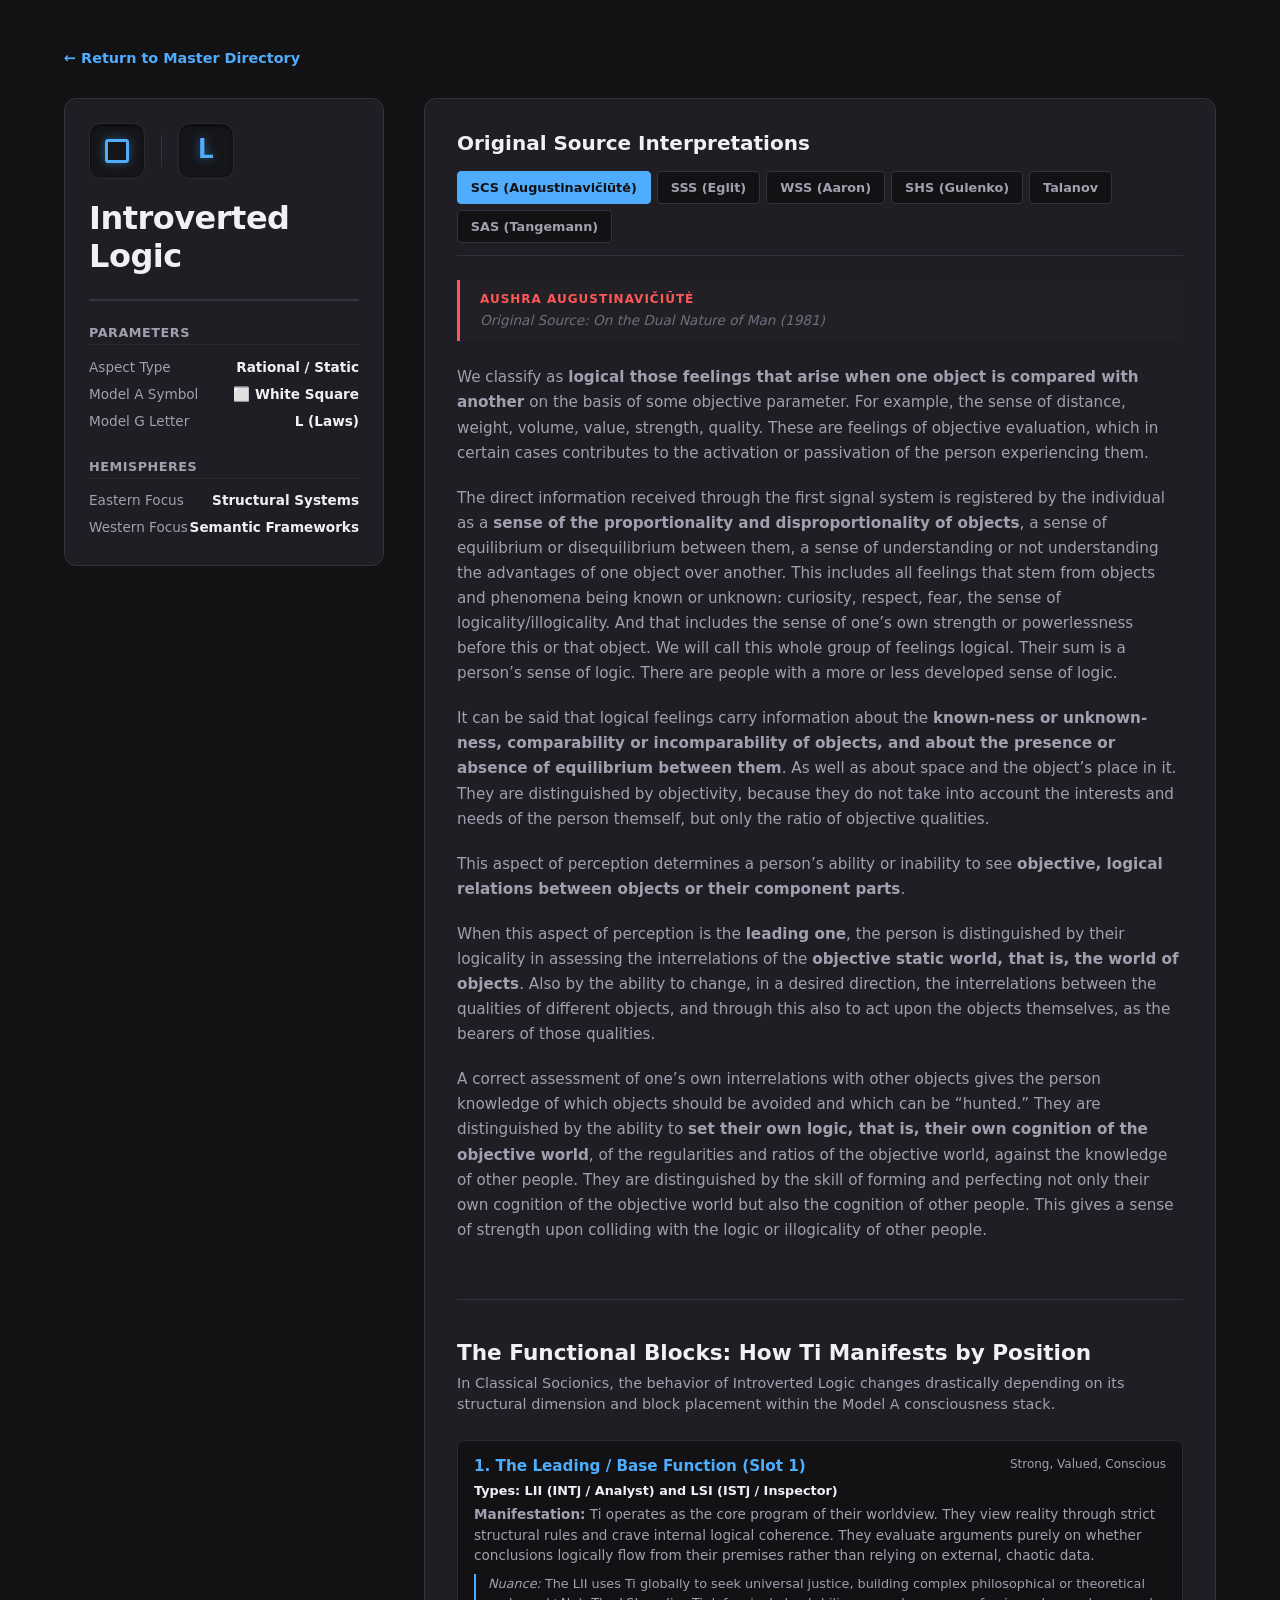
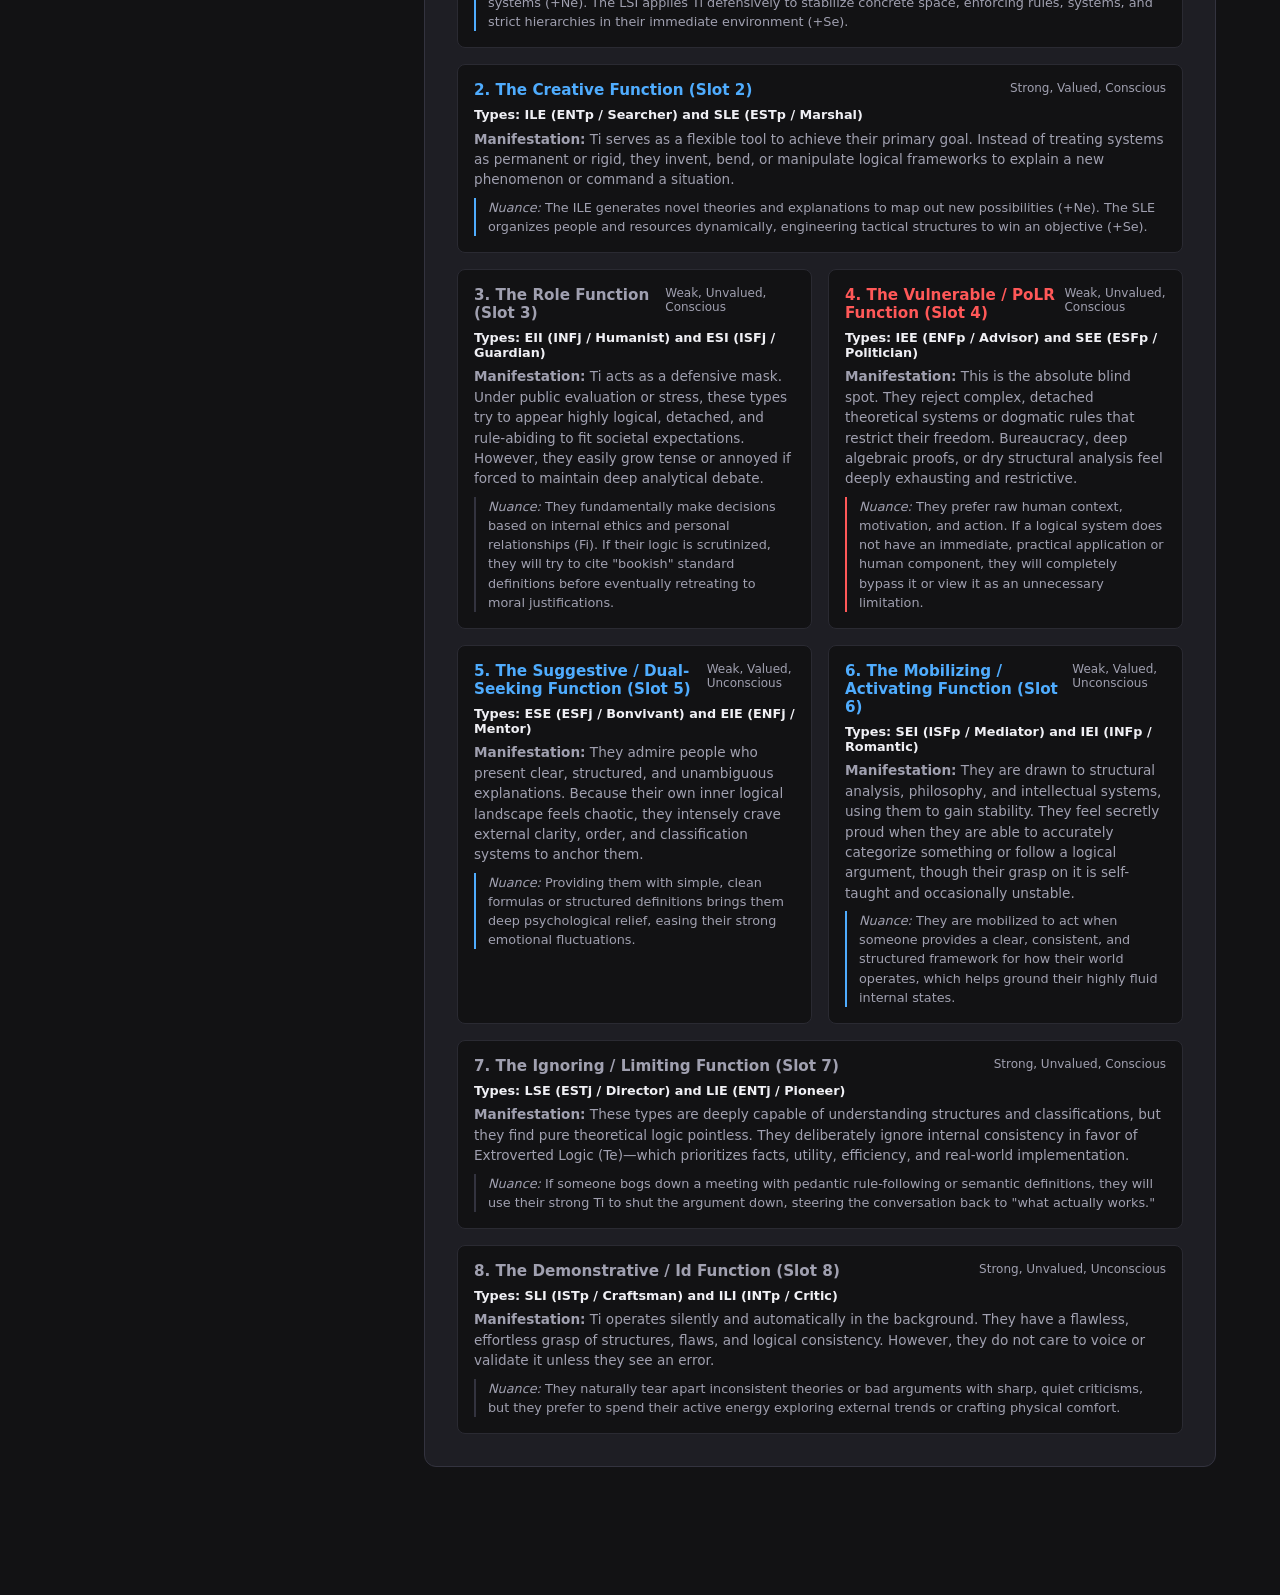
==== elements/ti.html @ a229908f "first commit" ====
<!DOCTYPE html>
<html lang="en">
<head>
    <meta charset="UTF-8">
    <meta name="viewport" content="width=device-width, initial-scale=1.0">
    <title>Introverted Logic (Ti) | Reference Engine</title>
    <link rel="stylesheet" href="../css/style.css">
    <style>
        /* Streamlined Reference Workspace Layout */
        .workspace-wrapper {
            max-width: 1200px;
            margin: 0 auto;
            padding: 3rem 1.5rem;
            font-family: system-ui, -apple-system, sans-serif;
            background-color: #121214;
            color: #f0f0f5;
        }
        .back-portal-link {
            display: inline-block;
            color: #4facfe;
            text-decoration: none;
            font-size: 0.9rem;
            font-weight: 600;
            margin-bottom: 2rem;
            transition: color 0.2s;
        }
        .back-portal-link:hover { color: #f0f0f5; }

        /* Multi-Column Grid System */
        .profile-dashboard-grid {
            display: grid;
            grid-template-columns: 320px 1fr;
            gap: 2.5rem;
            align-items: start;
        }

        /* Left Side: Essential Metadata Properties Only */
        .sidebar-matrix-card {
            background-color: #1e1e24;
            border: 1px solid #33333f;
            border-radius: 12px;
            padding: 1.5rem;
        }
        .sidebar-element-header h1 {
            font-size: 1.8rem;
            font-weight: 800;
            margin: 0 0 0.5rem 0;
        }
        .info-pill {
            display: inline-block;
            font-size: 0.7rem;
            font-weight: 700;
            padding: 0.2rem 0.5rem;
            background-color: rgba(79, 172, 254, 0.1);
            color: #4facfe;
            border: 1px solid rgba(79, 172, 254, 0.2);
            border-radius: 4px;
            text-transform: uppercase;
        }
        .matrix-subheading {
            font-size: 0.8rem;
            font-weight: 800;
            text-transform: uppercase;
            color: #a0a0b0;
            letter-spacing: 0.5px;
            margin: 1.5rem 0 0.5rem 0;
            border-bottom: 1px solid #2a2a32;
            padding-bottom: 0.25rem;
        }
        .data-property-row {
            display: flex;
            justify-content: space-between;
            font-size: 0.85rem;
            padding: 0.35rem 0;
        }
        .prop-label { color: #a0a0b0; }
        .prop-val { font-weight: 600; }

        /* Right Side: Tab Interface Cards */
        .main-content-area {
            display: flex;
            flex-direction: column;
            gap: 2rem;
        }
        .dashboard-card {
            background-color: #1e1e24;
            border: 1px solid #33333f;
            border-radius: 12px;
            padding: 2rem;
        }
        .card-title {
            font-size: 1.25rem;
            font-weight: 700;
            margin-bottom: 1rem;
            color: #f0f0f5;
        }

        /* Pure CSS Source Tabs Navigation Engine */
        .tab-menu-strip {
            display: flex;
            flex-wrap: wrap;
            gap: 0.4rem;
            border-bottom: 1px solid #33333f;
            padding-bottom: 0.75rem;
            margin-bottom: 1.5rem;
        }
        .tab-select-btn {
            padding: 0.5rem 0.8rem;
            font-size: 0.8rem;
            font-weight: 700;
            color: #a0a0b0;
            background-color: #121214;
            border: 1px solid #33333f;
            border-radius: 4px;
            cursor: pointer;
        }
        .tab-input-gate { display: none !important; }
        .source-panel { display: none; }

        /* Tab Visibility Logic Mapping */
        #t-scs:checked ~ .tab-menu-strip label[for="t-scs"],
        #t-sss:checked ~ .tab-menu-strip label[for="t-sss"],
        #t-wss:checked ~ .tab-menu-strip label[for="t-wss"],
        #t-shs:checked ~ .tab-menu-strip label[for="t-shs"],
        #t-talanov:checked ~ .tab-menu-strip label[for="t-talanov"],
        #t-sas:checked ~ .tab-menu-strip label[for="t-sas"] {
            color: #121214;
            background-color: #4facfe;
            border-color: #4facfe;
        }
        #t-scs:checked ~ .v-scs, #t-sss:checked ~ .v-sss, #t-wss:checked ~ .v-wss,
        #t-shs:checked ~ .v-shs, #t-talanov:checked ~ .v-talanov, #t-sas:checked ~ .v-sas {
            display: block;
        }

        /* Type Manifestation Stack Grid */
        .type-manifestation-grid {
            display: grid;
            grid-template-columns: repeat(2, 1fr);
            gap: 1rem;
            margin-top: 1rem;
        }
        .type-block {
            background-color: #121214;
            border: 1px solid #2a2a32;
            border-radius: 8px;
            padding: 1rem;
        }
        .type-block h4 {
            font-size: 0.95rem;
            font-weight: 700;
            color: #4facfe;
            margin: 0 0 0.5rem 0;
            display: flex;
            justify-content: space-between;
        }
        .type-pos { font-size: 0.75rem; color: #a0a0b0; font-weight: normal; }
        .type-block p { font-size: 0.85rem; color: #a0a0b0; line-height: 1.5; margin: 0; }
        .placeholder-note { font-style: italic; color: #6e6e7e; font-size: 0.9rem; }

        @media (max-width: 950px) {
            .profile-dashboard-grid { grid-template-columns: 1fr; }
            .type-manifestation-grid { grid-template-columns: 1fr; }
        }
    </style>
</head>
<body>

    <div class="workspace-wrapper">
        
        <!-- LINK TO DIRECTORY HOME -->
        <a href="../index.html" class="back-portal-link">← Return to Master Directory</a>

        <div class="profile-dashboard-grid">
            
            <!-- LEFT COLUMN: SIDEBAR PROPERTY SHEET -->
            <aside class="sidebar-matrix-card">
                <div class="sidebar-element-header">
                                    <!-- GLOWING TECH-BADGE DUAL-ICON HEADER (Ti SPECIFIC) -->
                <div class="sidebar-element-header" style="border-bottom: 2px solid #33333f; padding-bottom: 1.5rem; margin-bottom: 1.5rem;">
                    
                    <!-- Large Symbol Visual Canvas Lane -->
                    <div style="display: flex; align-items: center; gap: 1rem; margin-bottom: 1.25rem;">
                        
                        <!-- Model A: Smooth Dark Container with Glowing Blue Outline Square -->
                        <div title="Model A: Structural Logic (Ti)" style="display: flex; align-items: center; justify-content: center; width: 56px; height: 56px; background-color: #16161a; border: 1px solid #2a2a32; border-radius: 12px; box-shadow: inset 0 2px 4px rgba(0,0,0,0.5);">
                            <!-- Pure CSS Blue Outline Square -->
                            <div style="width: 24px; height: 24px; border: 3px solid #4facfe; border-radius: 3px; box-shadow: 0 0 10px rgba(79, 172, 254, 0.4);"></div>
                        </div>
                        
                        <!-- Decorative Link Splitter Line -->
                        <div style="width: 1px; height: 32px; background-color: #33333f;"></div>
                        
                        <!-- Model G: Smooth Dark Container with Glowing Blue Monospace Variable L -->
                        <div title="Model G: Structural Variable (L)" style="display: flex; align-items: center; justify-content: center; width: 56px; height: 56px; background-color: #16161a; border: 1px solid #2a2a32; border-radius: 12px; box-shadow: inset 0 2px 4px rgba(0,0,0,0.5);">
                            <!-- Monospace Blue L Symbol -->
                            <span style="font-family: monospace; font-size: 1.8rem; font-weight: 900; color: #4facfe; line-height: 1; text-shadow: 0 0 10px rgba(79, 172, 254, 0.5);">L</span>
                        </div>

                    </div>

                    
                    <h1 style="font-size: 2rem; font-weight: 800; margin: 0; color: #f0f0f5; letter-spacing: -0.5px;">Introverted Logic</h1>
                </div>

                <div class="matrix-subheading">Parameters</div>
                <div class="data-property-list">
                    <div class="data-property-row"><span class="prop-label">Aspect Type</span><span class="prop-val">Rational / Static</span></div>
                    <div class="data-property-row"><span class="prop-label">Model A Symbol</span><span class="prop-val">⬜ White Square</span></div>
                    <div class="data-property-row"><span class="prop-label">Model G Letter</span><span class="prop-val">L (Laws)</span></div>
                </div>

                <div class="matrix-subheading">Hemispheres</div>
                <div class="data-property-list">
                    <div class="data-property-row"><span class="prop-label">Eastern Focus</span><span class="prop-val">Structural Systems</span></div>
                    <div class="data-property-row"><span class="prop-label">Western Focus</span><span class="prop-val">Semantic Frameworks</span></div>
                </div>
            </aside>
            <!-- RIGHT COLUMN: DETAILED ANALYSIS COMPONENT BOARDS -->
            <main class="main-content-area">
                
                <!-- BOARD 1: ORIGINAL SOURCES DOCUMENTATION ENGINE -->
                <section class="dashboard-card">
                    <h2 class="card-title">Original Source Interpretations</h2>
                    
                    <!-- MASTER SELECTION RADIO TRIGGER PIPES -->
                    <input type="radio" id="t-scs" name="src-tabs" class="tab-input-gate" checked>
                    <input type="radio" id="t-sss" name="src-tabs" class="tab-input-gate">
                    <input type="radio" id="t-wss" name="src-tabs" class="tab-input-gate">
                    <input type="radio" id="t-shs" name="src-tabs" class="tab-input-gate">
                    <input type="radio" id="t-talanov" name="src-tabs" class="tab-input-gate">
                    <input type="radio" id="t-sas" name="src-tabs" class="tab-input-gate">

                    <nav class="tab-menu-strip">
                        <label for="t-scs" class="tab-select-btn">SCS (Augustinavičiūtė)</label>
                        <label for="t-sss" class="tab-select-btn">SSS (Eglit)</label>
                        <label for="t-wss" class="tab-select-btn">WSS (Aaron)</label>
                        <label for="t-shs" class="tab-select-btn">SHS (Gulenko)</label>
                        <label for="t-talanov" class="tab-select-btn">Talanov</label>
                        <label for="t-sas" class="tab-select-btn">SAS (Tangemann)</label>
                    </nav>

                    <!-- ========================================== -->
                    <!-- 1. SCS (AUGUSTINAVIČIŪTĖ) HOUSING CONTAINER -->
                    <!-- ========================================== -->
                    <div class="source-panel v-scs">
                        <div style="border-left: 3px solid #ff5858; padding-left: 1.25rem; margin-bottom: 1.5rem; background-color: rgba(255, 88, 88, 0.02); padding-top: 0.75rem; padding-bottom: 0.75rem; border-radius: 0 8px 8px 0;">
                            <span style="font-size: 0.75rem; font-weight: 800; color: #ff5858; text-transform: uppercase; letter-spacing: 1px; display: block; margin-bottom: 0.25rem;">Aushra Augustinavičiūtė</span>
                            <span style="font-size: 0.85rem; font-style: italic; color: #6e6e7e;">Original Source: On the Dual Nature of Man (1981)</span>
                        </div>

                        <div style="color: #a0a0b0; font-size: 0.95rem; line-height: 1.65; display: flex; flex-direction: column; gap: 1.25rem;">
                            <p>We classify as <strong>logical those feelings that arise when one object is compared with another</strong> on the basis of some objective parameter. For example, the sense of distance, weight, volume, value, strength, quality. These are feelings of objective evaluation, which in certain cases contributes to the activation or passivation of the person experiencing them.</p>
                            <p>The direct information received through the first signal system is registered by the individual as a <strong>sense of the proportionality and disproportionality of objects</strong>, a sense of equilibrium or disequilibrium between them, a sense of understanding or not understanding the advantages of one object over another. This includes all feelings that stem from objects and phenomena being known or unknown: curiosity, respect, fear, the sense of logicality/illogicality. And that includes the sense of one’s own strength or powerlessness before this or that object. We will call this whole group of feelings logical. Their sum is a person’s sense of logic. There are people with a more or less developed sense of logic.</p>
                            <p>It can be said that logical feelings carry information about the <strong>known-ness or unknown-ness, comparability or incomparability of objects, and about the presence or absence of equilibrium between them</strong>. As well as about space and the object’s place in it. They are distinguished by objectivity, because they do not take into account the interests and needs of the person themself, but only the ratio of objective qualities.</p>
                            <p>This aspect of perception determines a person’s ability or inability to see <strong>objective, logical relations between objects or their component parts</strong>.</p>
                            <p>When this aspect of perception is the <strong>leading one</strong>, the person is distinguished by their logicality in assessing the interrelations of the <strong>objective static world, that is, the world of objects</strong>. Also by the ability to change, in a desired direction, the interrelations between the qualities of different objects, and through this also to act upon the objects themselves, as the bearers of those qualities.</p>
                            <p>A correct assessment of one’s own interrelations with other objects gives the person knowledge of which objects should be avoided and which can be “hunted.” They are distinguished by the ability to <strong>set their own logic, that is, their own cognition of the objective world</strong>, of the regularities and ratios of the objective world, against the knowledge of other people. They are distinguished by the skill of forming and perfecting not only their own cognition of the objective world but also the cognition of other people. This gives a sense of strength upon colliding with the logic or illogicality of other people.</p>
                        </div>
                        <!-- COMPREHENSIVE FUNCTIONAL BLOCKS MATRIX PLACED INSIDE SCS ONLY -->
                        <div style="margin-top: 3.5rem; border-top: 1px solid #33333f; padding-top: 2.5rem;">
                            <h2 style="font-size: 1.35rem; font-weight: 700; color: #f0f0f5; margin: 0 0 0.5rem 0;">The Functional Blocks: How Ti Manifests by Position</h2>
                            <p style="color: #a0a0b0; font-size: 0.9rem; line-height: 1.5; margin: 0 0 1.5rem 0;">In Classical Socionics, the behavior of Introverted Logic changes drastically depending on its structural dimension and block placement within the Model A consciousness stack.</p>
                            
                            <div class="type-manifestation-grid">
                                <div class="type-block" style="grid-column: span 2;">
                                    <h4 style="color: #4facfe;">1. The Leading / Base Function (Slot 1) <span class="type-pos">Strong, Valued, Conscious</span></h4>
                                    <span style="font-size: 0.8rem; font-weight: 700; color: #f0f0f5; display: block; margin-bottom: 0.4rem;">Types: LII (INTj / Analyst) and LSI (ISTj / Inspector)</span>
                                    <p style="margin-bottom: 0.5rem;"><strong>Manifestation:</strong> Ti operates as the core program of their worldview. They view reality through strict structural rules and crave internal logical coherence. They evaluate arguments purely on whether conclusions logically flow from their premises rather than relying on external, chaotic data.</p>
                                    <p style="font-size: 0.8rem; border-left: 2px solid #4facfe; padding-left: 0.75rem; color: #a0a0b0;"><em>Nuance:</em> The LII uses Ti globally to seek universal justice, building complex philosophical or theoretical systems (+Ne). The LSI applies Ti defensively to stabilize concrete space, enforcing rules, systems, and strict hierarchies in their immediate environment (+Se).</p>
                                </div>
                                <div class="type-block" style="grid-column: span 2;">
                                    <h4 style="color: #4facfe;">2. The Creative Function (Slot 2) <span class="type-pos">Strong, Valued, Conscious</span></h4>
                                    <span style="font-size: 0.8rem; font-weight: 700; color: #f0f0f5; display: block; margin-bottom: 0.4rem;">Types: ILE (ENTp / Searcher) and SLE (ESTp / Marshal)</span>
                                    <p style="margin-bottom: 0.5rem;"><strong>Manifestation:</strong> Ti serves as a flexible tool to achieve their primary goal. Instead of treating systems as permanent or rigid, they invent, bend, or manipulate logical frameworks to explain a new phenomenon or command a situation.</p>
                                    <p style="font-size: 0.8rem; border-left: 2px solid #4facfe; padding-left: 0.75rem; color: #a0a0b0;"><em>Nuance:</em> The ILE generates novel theories and explanations to map out new possibilities (+Ne). The SLE organizes people and resources dynamically, engineering tactical structures to win an objective (+Se).</p>
                                </div>
                                <div class="type-block">
                                    <h4 style="color: #a0a0b0;">3. The Role Function (Slot 3) <span class="type-pos">Weak, Unvalued, Conscious</span></h4>
                                    <span style="font-size: 0.8rem; font-weight: 700; color: #f0f0f5; display: block; margin-bottom: 0.4rem;">Types: EII (INFj / Humanist) and ESI (ISFj / Guardian)</span>
                                    <p style="margin-bottom: 0.5rem;"><strong>Manifestation:</strong> Ti acts as a defensive mask. Under public evaluation or stress, these types try to appear highly logical, detached, and rule-abiding to fit societal expectations. However, they easily grow tense or annoyed if forced to maintain deep analytical debate.</p>
                                    <p style="font-size: 0.8rem; border-left: 2px solid #33333f; padding-left: 0.75rem; color: #a0a0b0;"><em>Nuance:</em> They fundamentally make decisions based on internal ethics and personal relationships (Fi). If their logic is scrutinized, they will try to cite "bookish" standard definitions before eventually retreating to moral justifications.</p>
                                </div>
                                <div class="type-block">
                                    <h4 style="color: #ff5858;">4. The Vulnerable / PoLR Function (Slot 4) <span class="type-pos">Weak, Unvalued, Conscious</span></h4>
                                    <span style="font-size: 0.8rem; font-weight: 700; color: #f0f0f5; display: block; margin-bottom: 0.4rem;">Types: IEE (ENFp / Advisor) and SEE (ESFp / Politician)</span>
                                    <p style="margin-bottom: 0.5rem;"><strong>Manifestation:</strong> This is the absolute blind spot. They reject complex, detached theoretical systems or dogmatic rules that restrict their freedom. Bureaucracy, deep algebraic proofs, or dry structural analysis feel deeply exhausting and restrictive.</p>
                                    <p style="font-size: 0.8rem; border-left: 2px solid #ff5858; padding-left: 0.75rem; color: #a0a0b0;"><em>Nuance:</em> They prefer raw human context, motivation, and action. If a logical system does not have an immediate, practical application or human component, they will completely bypass it or view it as an unnecessary limitation.</p>
                                </div>
                                <div class="type-block">
                                    <h4 style="color: #4facfe;">5. The Suggestive / Dual-Seeking Function (Slot 5) <span class="type-pos">Weak, Valued, Unconscious</span></h4>
                                    <span style="font-size: 0.8rem; font-weight: 700; color: #f0f0f5; display: block; margin-bottom: 0.4rem;">Types: ESE (ESFj / Bonvivant) and EIE (ENFj / Mentor)</span>
                                    <p style="margin-bottom: 0.5rem;"><strong>Manifestation:</strong> They admire people who present clear, structured, and unambiguous explanations. Because their own inner logical landscape feels chaotic, they intensely crave external clarity, order, and classification systems to anchor them.</p>
                                    <p style="font-size: 0.8rem; border-left: 2px solid #4facfe; padding-left: 0.75rem; color: #a0a0b0;"><em>Nuance:</em> Providing them with simple, clean formulas or structured definitions brings them deep psychological relief, easing their strong emotional fluctuations.</p>
                                </div>
                                <div class="type-block">
                                    <h4 style="color: #4facfe;">6. The Mobilizing / Activating Function (Slot 6) <span class="type-pos">Weak, Valued, Unconscious</span></h4>
                                    <span style="font-size: 0.8rem; font-weight: 700; color: #f0f0f5; display: block; margin-bottom: 0.4rem;">Types: SEI (ISFp / Mediator) and IEI (INFp / Romantic)</span>
                                    <p style="margin-bottom: 0.5rem;"><strong>Manifestation:</strong> They are drawn to structural analysis, philosophy, and intellectual systems, using them to gain stability. They feel secretly proud when they are able to accurately categorize something or follow a logical argument, though their grasp on it is self-taught and occasionally unstable.</p>
                                    <p style="font-size: 0.8rem; border-left: 2px solid #4facfe; padding-left: 0.75rem; color: #a0a0b0;"><em>Nuance:</em> They are mobilized to act when someone provides a clear, consistent, and structured framework for how their world operates, which helps ground their highly fluid internal states.</p>
                                </div>
                                <div class="type-block" style="grid-column: span 2;">
                                    <h4 style="color: #a0a0b0;">7. The Ignoring / Limiting Function (Slot 7) <span class="type-pos">Strong, Unvalued, Conscious</span></h4>
                                    <span style="font-size: 0.8rem; font-weight: 700; color: #f0f0f5; display: block; margin-bottom: 0.4rem;">Types: LSE (ESTj / Director) and LIE (ENTj / Pioneer)</span>
                                    <p style="margin-bottom: 0.5rem;"><strong>Manifestation:</strong> These types are deeply capable of understanding structures and classifications, but they find pure theoretical logic pointless. They deliberately ignore internal consistency in favor of Extroverted Logic (Te)—which prioritizes facts, utility, efficiency, and real-world implementation.</p>
                                    <p style="font-size: 0.8rem; border-left: 2px solid #33333f; padding-left: 0.75rem; color: #a0a0b0;"><em>Nuance:</em> If someone bogs down a meeting with pedantic rule-following or semantic definitions, they will use their strong Ti to shut the argument down, steering the conversation back to "what actually works."</p>
                                </div>
                                <div class="type-block" style="grid-column: span 2;">
                                    <h4 style="color: #a0a0b0;">8. The Demonstrative / Id Function (Slot 8) <span class="type-pos">Strong, Unvalued, Unconscious</span></h4>
                                    <span style="font-size: 0.8rem; font-weight: 700; color: #f0f0f5; display: block; margin-bottom: 0.4rem;">Types: SLI (ISTp / Craftsman) and ILI (INTp / Critic)</span>
                                    <p style="margin-bottom: 0.5rem;"><strong>Manifestation:</strong> Ti operates silently and automatically in the background. They have a flawless, effortless grasp of structures, flaws, and logical consistency. However, they do not care to voice or validate it unless they see an error.</p>
                                    <p style="font-size: 0.8rem; border-left: 2px solid #33333f; padding-left: 0.75rem; color: #a0a0b0;"><em>Nuance:</em> They naturally tear apart inconsistent theories or bad arguments with sharp, quiet criticisms, but they prefer to spend their active energy exploring external trends or crafting physical comfort.</p>
                                </div>
                            </div>
                        </div>
                    </div> <!-- PENUTUP KONTAINER TAB SCS YANG AMAN -->

                        
                    <!-- ========================================== -->
                    <!-- 2. SSS (EGLIT) SOURCE PANEL: SECTION DATA  -->
                    <!-- ========================================== -->
                    <div class="source-panel v-sss">
                        <!-- Lineage & Source Header -->
                        <div style="border-left: 3px solid #ff5858; padding-left: 1.25rem; margin-bottom: 1.5rem; background-color: rgba(255, 88, 88, 0.02); padding-top: 0.75rem; padding-bottom: 0.75rem; border-radius: 0 8px 8px 0;">
                            <span style="font-size: 0.75rem; font-weight: 800; color: #ff5858; text-transform: uppercase; letter-spacing: 1px; display: block; margin-bottom: 0.25rem;">School of System Socionics (SSS)</span>
                            <span style="font-size: 0.85rem; font-style: italic; color: #6e6e7e;">Foundational Framework: Vladimir Ermak & Irina Eglit</span>
                        </div>

                        <!-- Core Content Section -->
                        <div style="color: #a0a0b0; font-size: 0.95rem; line-height: 1.65; display: flex; flex-direction: column; gap: 1.5rem;">
                            <p>In the School of System Socionics (SSS) founded by Vladimir Ermak and expanded by Irina Eglit, Introverted Logic (Ti/L) is defined as the information aspect of <strong>"System" or "Structural Logic."</strong> Ermak describes the relational component of objects as a system involving interacting elements with direct and feedback loops, while Eglit emphasizes that this static aspect involves mentally representing and constructing internal structures, hierarchies, and laws.</p>

                            <p>In SSS, the signs attached to functions (+ and -) do not represent "good" or "bad." Instead, they define specific operational attributes: <em>Quality</em> (competence zone), <em>Scale</em> (scope of application), <em>Direction</em> (vector of attention), and <em>Distance</em>. The fundamental difference between +Ti (Plus Introverted Logic) and -Ti (Minus Introverted Logic) comes down to the scope of their structural competence and how they approach systemic boundaries.</p>

                            <!-- DIRECT COMPARISON MATRIX CHART MODULE -->
                            <div style="background-color: #121214; border: 1px solid #33333f; border-radius: 8px; padding: 1.25rem; margin: 0.5rem 0; overflow-x: auto;">
                                <table style="width: 100%; border-collapse: collapse; text-align: left; font-size: 0.85rem; min-width: 600px;">
                                    <thead>
                                        <tr style="border-bottom: 2px solid #33333f;">
                                            <th style="padding: 0.75rem 0.5rem; color: #a0a0b0; font-weight: 600; width: 15%;">Parameter</th>
                                            <th style="padding: 0.75rem 0.5rem; color: #4facfe; font-weight: 700; width: 42.5%;">+Ti (Plus Introverted Logic)</th>
                                            <th style="padding: 0.75rem 0.5rem; color: #ff5858; font-weight: 700; width: 42.5%;">-Ti (Minus Introverted Logic)</th>
                                        </tr>
                                    </thead>
                                    <tbody>
                                        <tr style="border-bottom: 1px solid #2a2a32; vertical-align: top;">
                                            <td style="padding: 0.9rem 0.5rem; color: #f0f0f5; font-weight: 700;">Quality</td>
                                            <td style="padding: 0.9rem 0.5rem; color: #a0a0b0;"><strong>Competence strictly in the positive zone.</strong> Focuses on correctness, internal harmony, rules, and alignment. It is incompetent in the negative zone (absurdity, structural flaws) and attempts to strictly avoid or completely reject it.</td>
                                            <td style="padding: 0.9rem 0.5rem; color: #a0a0b0;"><strong>Competence in both positive and negative zones.</strong> Easily handles structural errors, chaos, loopholes, exceptions, and systemic unfairness. It handles data by separating or transforming the negative.</td>
                                        </tr>
                                        <tr style="border-bottom: 1px solid #2a2a32; vertical-align: top;">
                                            <td style="padding: 0.9rem 0.5rem; color: #f0f0f5; font-weight: 700;">Scale</td>
                                            <td style="padding: 0.9rem 0.5rem; color: #a0a0b0;"><strong>Local and concrete.</strong> Highly detailed, specific, and hyper-focused on the inner mechanics of a single, defined system.</td>
                                            <td style="padding: 0.9rem 0.5rem; color: #a0a0b0;"><strong>Global and abstract.</strong> Looks at the universal blueprint, overarching laws, and cosmic or overarching structures.</td>
                                        </tr>
                                        <tr style="border-bottom: 1px solid #2a2a32; vertical-align: top;">
                                            <td style="padding: 0.9rem 0.5rem; color: #f0f0f5; font-weight: 700;">Direction</td>
                                            <td style="padding: 0.9rem 0.5rem; color: #a0a0b0;"><strong>Inward.</strong> Tends to protect, defend, and preserve the stability inside its specific system.</td>
                                            <td style="padding: 0.9rem 0.5rem; color: #a0a0b0;"><strong>Outward.</strong> Aims to expand, cross boundaries, and structurally capture the external environment.</td>
                                        </tr>
                                        <tr style="vertical-align: top;">
                                            <td style="padding: 0.9rem 0.5rem; color: #f0f0f5; font-weight: 700;">Distance</td>
                                            <td style="padding: 0.9rem 0.5rem; color: #a0a0b0;"><strong>Close.</strong> Operates optimally on immediate connections and nearby structural details.</td>
                                            <td style="padding: 0.9rem 0.5rem; color: #a0a0b0;"><strong>Far.</strong> Operates optimally on high-level macro-relationships and long-range abstractions.</td>
                                        </tr>
                                    </tbody>
                                </table>
                            </div>

                            <!-- COMPREHENSIVE 16-TYPE MANIFESTATION HUB PLACED DIRECTLY INSIDE SSS -->
                            <div style="margin-top: 3.5rem; border-top: 1px solid #33333f; padding-top: 2.5rem;">
                                <h2 style="font-size: 1.35rem; font-weight: 700; color: #f0f0f5; margin: 0 0 0.5rem 0;">Manifestation of Ti+ and Ti- Across All 16 Types</h2>
                                <p style="color: #a0a0b0; font-size: 0.9rem; line-height: 1.5; margin: 0 0 1.5rem 0;">The 16 types are split equally between those whose psyche processes +Ti and those who process -Ti. Their manifestation depends entirely on the dimension (1D to 4D) and the block position within Model A.</p>
                                
                                <h3 style="font-size: 1.05rem; font-weight: 700; color: #4facfe; margin: 1.5rem 0 1rem 0; text-transform: uppercase; letter-spacing: 0.5px;">1. Types with +Ti (Local, Detail-Oriented, Correctness-Seeking Logic)</h3>
                                <div class="type-manifestation-grid">
                                    <div class="type-block">
                                        <h4>LSI (Maxim Gorky) <span class="type-pos">Function 1 (Base) — 4D Mental</span></h4>
                                        <p>Deeply processes, establishes, and maintains highly detailed, specific local rules, strict guidelines, and sharp structural hierarchies.</p>
                                    </div>
                                    <div class="type-block">
                                        <h4>SLE (Zhukov) <span class="type-pos">Function 2 (Creative) — 3D Mental</span></h4>
                                        <p>Actively designs and manipulates specific local regulations, logical plans, and systemic parameters as tactical tools to execute situational authority.</p>
                                    </div>
                                    <div class="type-block">
                                        <h4>EII (Dostoevsky) <span class="type-pos">Function 3 (Role) — 2D Mental</span></h4>
                                        <p>Strictly tries to mimic and align with standardized instructions, official rules, and standard operating procedures to maintain formal public competence.</p>
                                    </div>
                                    <div class="type-block">
                                        <h4>IEE (Huxley) <span class="type-pos">Function 4 (Vulnerable) — 1D Mental</span></h4>
                                        <p>Highly sensitive to structural chaos; experiences severe distress when forced to unpack local logical systems, demanding perfectly clear, uncontradictory instructions.</p>
                                    </div>
                                    <div class="type-block">
                                        <h4>ESE (Hugo) <span class="type-pos">Function 5 (Suggestive) — 1D Vital</span></h4>
                                        <p>Subconsciously craves and welcomes perfectly clean, clear, structured information and unambiguous local rules to bring clarity into their environment.</p>
                                    </div>
                                    <div class="type-block">
                                        <h4>SEI (Dumas) <span class="type-pos">Function 6 (Activating) — 2D Vital</span></h4>
                                        <p>Motivated by neat local organization; feels energized and comfortable when things are systematically categorized or filed properly around them.</p>
                                    </div>
                                    <div class="type-block">
                                        <h4>LIE (Jack London) <span class="type-pos">Function 7 (Ignoring) — 3D Vital</span></h4>
                                        <p>Effortlessly tracks background structural hierarchies and specific rule sets, but bypasses micro-regulations to focus on overarching dynamic logic (Te).</p>
                                    </div>
                                    <div class="type-block">
                                        <h4>ILI (Balzac) <span class="type-pos">Function 8 (Demonstrative) — 4D Vital</span></h4>
                                        <p>Automatically, flawlessly processes complex local datasets, schemas, and technical files, utilizing internal structures in the background without needing to loudly broadcast them.</p>
                                    </div>
                                </div>

                                <h3 style="font-size: 1.05rem; font-weight: 700; color: #ff5858; margin: 2.5rem 0 1rem 0; text-transform: uppercase; letter-spacing: 0.5px;">2. Types with -Ti (Global, Abstract, Universally Adaptable Logic)</h3>
                                <div class="type-manifestation-grid">
                                    <div class="type-block">
                                        <h4>LII (Robespierre) <span class="type-pos">Function 1 (Base) — 4D Mental</span></h4>
                                        <p>Conceptualizes massive, global, all-encompassing theoretical architectures and systemic laws; fully competent in handling contradictions and structural flaws.</p>
                                    </div>
                                    <div class="type-block">
                                        <h4>ILE (Don Quixote) <span class="type-pos">Function 2 (Creative) — 3D Mental</span></h4>
                                        <p>Flexibly deconstructs and reframes global schemas, breaking convention to create alternative structural possibilities and sweeping intellectual paradigms.</p>
                                    </div>
                                    <div class="type-block">
                                        <h4>ESI (Dreiser) <span class="type-pos">Function 3 (Role) — 2D Mental</span></h4>
                                        <p>Standardizes universal codes of conduct or broad structural fairness, attempting to apply global boundaries to logic, though overextended by deep theoretical abstractions.</p>
                                    </div>
                                    <div class="type-block">
                                        <h4>SEE (Napoleon) <span class="type-pos">Function 4 (Vulnerable) — 1D Mental</span></h4>
                                        <p>Rejects complex global tracking, broad bureaucratic paperwork, and high-level theoretical systems; experiences mental fatigue when tracking multi-layered workflows.</p>
                                    </div>
                                    <div class="type-block">
                                        <h4>EIE (Hamlet) <span class="type-pos">Function 5 (Suggestive) — 1D Vital</span></h4>
                                        <p>Attracted to grand, global ideologies, expansive philosophies, and unified systems of thought; uses these grand concepts to ground their emotional world.</p>
                                    </div>
                                    <div class="type-block">
                                        <h4>IEI (Yesenin) <span class="type-pos">Function 6 (Activating) — 2D Vital</span></h4>
                                        <p>Energized by sweeping theoretical insights, grand systemic ideas, or abstract global systems, which help them map out ideological trends over time.</p>
                                    </div>
                                    <div class="type-block">
                                        <h4>LSE (Stierlitz) <span class="type-pos">Function 7 (Ignoring) — 3D Vital</span></h4>
                                        <p>Innately possesses a powerful background grasp of global structural dynamics, but suppresses pure theoretical modeling to focus on real-world practical operations.</p>
                                    </div>
                                    <div class="type-block">
                                        <h4>SLI (Gaben) <span class="type-pos">Function 8 (Demonstrative) — 4D Vital</span></h4>
                                        <p>Flawlessly and effortlessly handles the underlying macro-structures of physical reality, ignoring superficial local protocols (+Ti) because they inherently understand the global blueprint.</p>
                                    </div>
                                </div>
                            </div>

                        </div>
                    </div>

                </section>

                        </div>
                    </div>

                    </div>

                    <div class="source-panel v-wss">
                        <p class="placeholder-note">[Insert World Socionics Society definitions and cognitive behavioral mapping frameworks here...]</p>
                    </div>

                    <div class="source-panel v-shs">
                        <p class="placeholder-note">[Insert Victor Gulenko's original structural energy laws and system stability literature citations here...]</p>
                    </div>

                    <div class="source-panel v-talanov">
                        <p class="placeholder-note">[Insert Victor Talanov's statistical survey descriptions and empirical distribution values here...]</p>
                    </div>

                    <div class="source-panel v-sas">
                        <p class="placeholder-note">[Insert School of Associative Socionics conceptual profiles linking Ti to geometric art designs here...]</p>
                    </div>
                </section>
---- css/style.css ----
/* ==========================================================================
   1. Universal Core Variables & Reset Frames
   ========================================================================== */
:root {
    --bg-primary: #121214;
    --bg-surface: #1e1e24;
    --bg-accent: #2a2a32;
    --text-main: #f0f0f5;
    --text-muted: #a0a0b0;
    --color-logic: #4facfe;
    --color-ethics: #ff5858;
    --color-sensing: #43e97b;
    --color-intuition: #c678dd;
    --border-color: #33333f;
}

* {
    box-sizing: border-box;
    margin: 0;
    padding: 0;
}

body {
    background-color: var(--bg-primary);
    color: var(--text-main);
    font-family: system-ui, -apple-system, sans-serif;
    padding-bottom: 5rem;
}

body > input[type="radio"] {
    display: none !important;
}

.homepage-container {
    max-width: 1100px;
    margin: 0 auto;
    padding: 3rem 1.5rem;
}

.master-header {
    text-align: center;
    margin-bottom: 4rem;
}

.brand-badge {
    display: inline-block;
    background-color: var(--bg-accent);
    padding: 0.4rem 1rem;
    border-radius: 50px;
    font-size: 0.75rem;
    font-weight: bold;
    text-transform: uppercase;
    letter-spacing: 1.5px;
    color: var(--text-muted);
    margin-bottom: 1rem;
}

.master-header h1 {
    font-size: 2.6rem;
    font-weight: 800;
    letter-spacing: -0.5px;
}

.subtitle {
    color: var(--text-muted);
    font-size: 1.05rem;
    max-width: 700px;
    margin: 1.5rem auto 0 auto;
    line-height: 1.6;
}

.section-title {
    font-size: 1.5rem;
    font-weight: 700;
    margin-bottom: 1.5rem;
    border-left: 4px solid var(--color-intuition);
    padding-left: 0.75rem;
}

/* ==========================================================================
   2. Components: Notation Switch, Table Matrix, & Core Directory
   ========================================================================== */
.notation-toggle-container {
    display: flex;
    align-items: center;
    justify-content: center;
    gap: 1rem;
    margin-top: 2rem;
}

.toggle-label {
    font-size: 0.85rem;
    font-weight: bold;
    color: var(--text-muted);
    text-transform: uppercase;
}

.toggle-switch-wrapper {
    position: relative;
    display: flex;
    background-color: var(--bg-accent);
    border: 1px solid var(--border-color);
    padding: 3px;
    border-radius: 50px;
    width: 280px;
}

.switch-btn {
    flex: 1;
    text-align: center;
    padding: 0.5rem 0;
    font-size: 0.85rem;
    font-weight: 700;
    color: var(--text-muted);
    cursor: pointer;
    z-index: 3;
    transition: color 0.2s;
}

.switch-slider-pill {
    position: absolute;
    top: 3px;
    left: 3px;
    bottom: 3px;
    width: calc(50% - 3px);
    background-color: var(--text-main);
    border-radius: 50px;
    z-index: 2;
    transition: transform 0.2s cubic-bezier(0.4, 0, 0.2, 1);
}

.models-matrix-section { margin-bottom: 4rem; }
.models-table-wrapper {
    border: 1px solid var(--border-color);
    border-radius: 12px;
    overflow: hidden;
    background-color: var(--bg-surface);
}

.models-layout-table {
    width: 100%;
    border-collapse: collapse;
    text-align: left;
    font-size: 0.9rem;
}

.models-layout-table th, .models-layout-table td {
    padding: 1rem 1.25rem;
    border-bottom: 1px solid var(--border-color);
}

.models-layout-table th {
    background-color: var(--bg-accent);
    font-weight: 700;
    color: var(--text-main);
    text-transform: uppercase;
    font-size: 0.8rem;
}

.models-layout-table tr:last-child td { border-bottom: none; }
.model-name-cell { font-weight: 800; color: var(--color-logic); width: 15%; }
.method-cell { font-weight: 600; color: var(--text-main); width: 25%; }

.elements-matrix-section { margin-bottom: 4rem; }
.ime-directory-grid {
    display: grid;
    grid-template-columns: repeat(2, 1fr);
    gap: 1.5rem;
}

.ime-card {
    background-color: var(--bg-surface);
    border: 1px solid var(--border-color);
    border-radius: 12px;
    padding: 1.5rem;
    display: flex;
    align-items: center;
    gap: 1.5rem;
    text-decoration: none;
    color: inherit;
    transition: transform 0.2s, border-color 0.2s;
}

.ime-card:hover {
    transform: translateY(-2px);
    border-color: var(--theme-color);
}

.ime-visual-block {
    width: 60px;
    height: 60px;
    min-width: 60px;
    display: flex;
    align-items: center;
    justify-content: center;
    background-color: var(--bg-primary);
    border: 1px solid var(--border-color);
    border-radius: 8px;
}

.classical-icon svg { width: 28px; height: 28px; display: block; }
.classical-icon { fill: none; stroke: var(--theme-color); stroke-width: 2.5px; }
.classical-icon.filled { fill: var(--theme-color); stroke: none; }
.modelg-icon { font-size: 1.6rem; font-weight: 800; color: var(--theme-color); font-family: monospace; }

.ime-meta h2 {
    font-size: 1.2rem;
    font-weight: 700;
    margin-bottom: 0.25rem;
    display: flex;
    align-items: center;
    gap: 0.5rem;
    color: var(--text-main);
}

.badge-code {
    font-size: 0.75rem;
    background-color: var(--bg-accent);
    padding: 0.15rem 0.4rem;
    border-radius: 4px;
    color: var(--text-muted);
    font-weight: normal;
}

.ime-meta p { 
    font-size: 0.85rem; 
    color: var(--text-muted); 
    line-height: 1.4; 
}

.logic-theme     { --theme-color: var(--color-logic); }
.ethics-theme    { --theme-color: var(--color-ethics); }
.sensing-theme   { --theme-color: var(--color-sensing); }
.intuition-theme { --theme-color: var(--color-intuition); }

/* ==========================================================================
   3. Schools Bento Grid & Global Pop-Up Overlay Engine
   ========================================================================== */
.schools-bento-section { margin-top: 4rem; }
.bento-container-grid { display: grid; grid-template-columns: repeat(2, 1fr); gap: 1.5rem; }
.bento-card {
    background-color: var(--bg-surface);
    border: 1px solid var(--border-color);
    border-radius: 12px;
    padding: 1.75rem;
    display: flex;
    flex-direction: column;
    align-items: flex-start;
    justify-content: space-between;
}
.bento-card.span-2 { grid-column: span 2; }
.bento-badge {
    font-size: 0.7rem;
    font-weight: 800;
    text-transform: uppercase;
    padding: 0.25rem 0.6rem;
    border-radius: 4px;
    margin-bottom: 1rem;
}
.bento-badge.paradigm-a { background-color: rgba(79, 172, 254, 0.15); color: var(--color-logic); }
.bento-badge.paradigm-g { background-color: rgba(255, 88, 88, 0.15); color: var(--color-ethics); }
.bento-badge.paradigm-indie { background-color: rgba(198, 120, 221, 0.15); color: var(--color-intuition); }
.bento-card h3 { font-size: 1.15rem; font-weight: 700; margin-bottom: 0.5rem; }
.bento-card p { font-size: 0.85rem; color: var(--text-muted); line-height: 1.5; }

.bento-open-btn {
    display: inline-block;
    margin-top: 1.5rem;
    font-size: 0.8rem;
    font-weight: bold;
    color: var(--color-logic);
    cursor: pointer;
    text-transform: uppercase;
    letter-spacing: 0.5px;
    transition: transform 0.2s, color 0.2s;
}
.bento-open-btn:hover { transform: translateX(4px); color: var(--text-main); }

.modal-state-gate { display: none !important; }
.modal-overlay-view {
    position: fixed;
    top: 0;
    left: 0;
    width: 100vw;
    height: 100vh;
    background-color: rgba(10, 10, 12, 0.85);
    backdrop-filter: blur(8px);
    z-index: 999;
    display: flex;
    align-items: center;
    justify-content: center;
    opacity: 0;
    pointer-events: none;
    transition: opacity 0.3s cubic-bezier(0.4, 0, 0.2, 1);
}
.modal-content-card {
    background-color: var(--bg-surface);
    border: 1px solid var(--border-color);
    border-radius: 16px;
    padding: 2.5rem;
    width: 90%;
    max-width: 550px;
    position: relative;
    box-shadow: 0 20px 40px rgba(0,0,0,0.5);
    transform: translateY(20px);
    transition: transform 0.3s cubic-bezier(0.4, 0, 0.2, 1);
}
.modal-close-x {
    position: absolute;
    top: 1.5rem;
    right: 1.5rem;
    font-size: 1.8rem;
    font-weight: 300;
    color: var(--text-muted);
    cursor: pointer;
    line-height: 1;
    transition: color 0.2s;
}
.modal-close-x:hover { color: var(--color-ethics); }
.modal-content-card h2 { font-size: 1.5rem; font-weight: 800; margin-bottom: 1rem; }
.modal-divider { border: 0; height: 1px; background-color: var(--border-color); margin: 1.5rem 0; }
.modal-content-card p { font-size: 0.9rem; color: var(--text-muted); line-height: 1.6; margin-bottom: 1rem; }
.modal-content-card p:last-child { margin-bottom: 0; }

#modal-scs:checked ~ .view-scs, #modal-sss:checked ~ .view-sss, #modal-wss:checked ~ .view-wss,
#modal-shs:checked ~ .view-shs, #modal-sede:checked ~ .view-sede, #modal-sas:checked ~ .view-sas {
    opacity: 1;
    pointer-events: auto;
}
#modal-scs:checked ~ .view-scs .modal-content-card, #modal-sss:checked ~ .view-sss .modal-content-card,
#modal-wss:checked ~ .view-wss .modal-content-card, #modal-shs:checked ~ .view-shs .modal-content-card,
#modal-sede:checked ~ .view-sede .modal-content-card, #modal-sas:checked ~ .view-sas .modal-content-card {
    transform: translateY(0);
}

/* ==========================================================================
   4. Pure CSS Switching Automations & Core Display Engines
   ========================================================================== */
.modelg-icon { display: none !important; }
.classical-icon { display: block !important; }

#notation-modelg:checked ~ .homepage-container .classical-icon { display: none !important; }
#notation-modelg:checked ~ .homepage-container .modelg-icon { display: block !important; }
#notation-modelg:checked ~ .homepage-container .switch-slider-pill { transform: translateX(100%); }
#notation-classical:checked ~ .homepage-container .btn-left, 
#notation-modelg:checked ~ .homepage-container .btn-right { color: var(--bg-primary); }

/* ==========================================================================
   5. Responsive Breakpoints
   ========================================================================== */
@media (max-width: 850px) {
    .ime-directory-grid, .bento-container-grid { grid-template-columns: 1fr; }
    .bento-card.span-2 { grid-column: span 1; }
    .models-layout-table th:nth-child(2), .models-layout-table td:nth-child(2) { display: none; }
}


/* Unique Amber Gold Theme for Talanov Quantitative Psychometrics */
.bento-badge.paradigm-talanov { 
    background-color: rgba(255, 179, 0, 0.15) !important; 
    color: #ffb300 !important; 
}
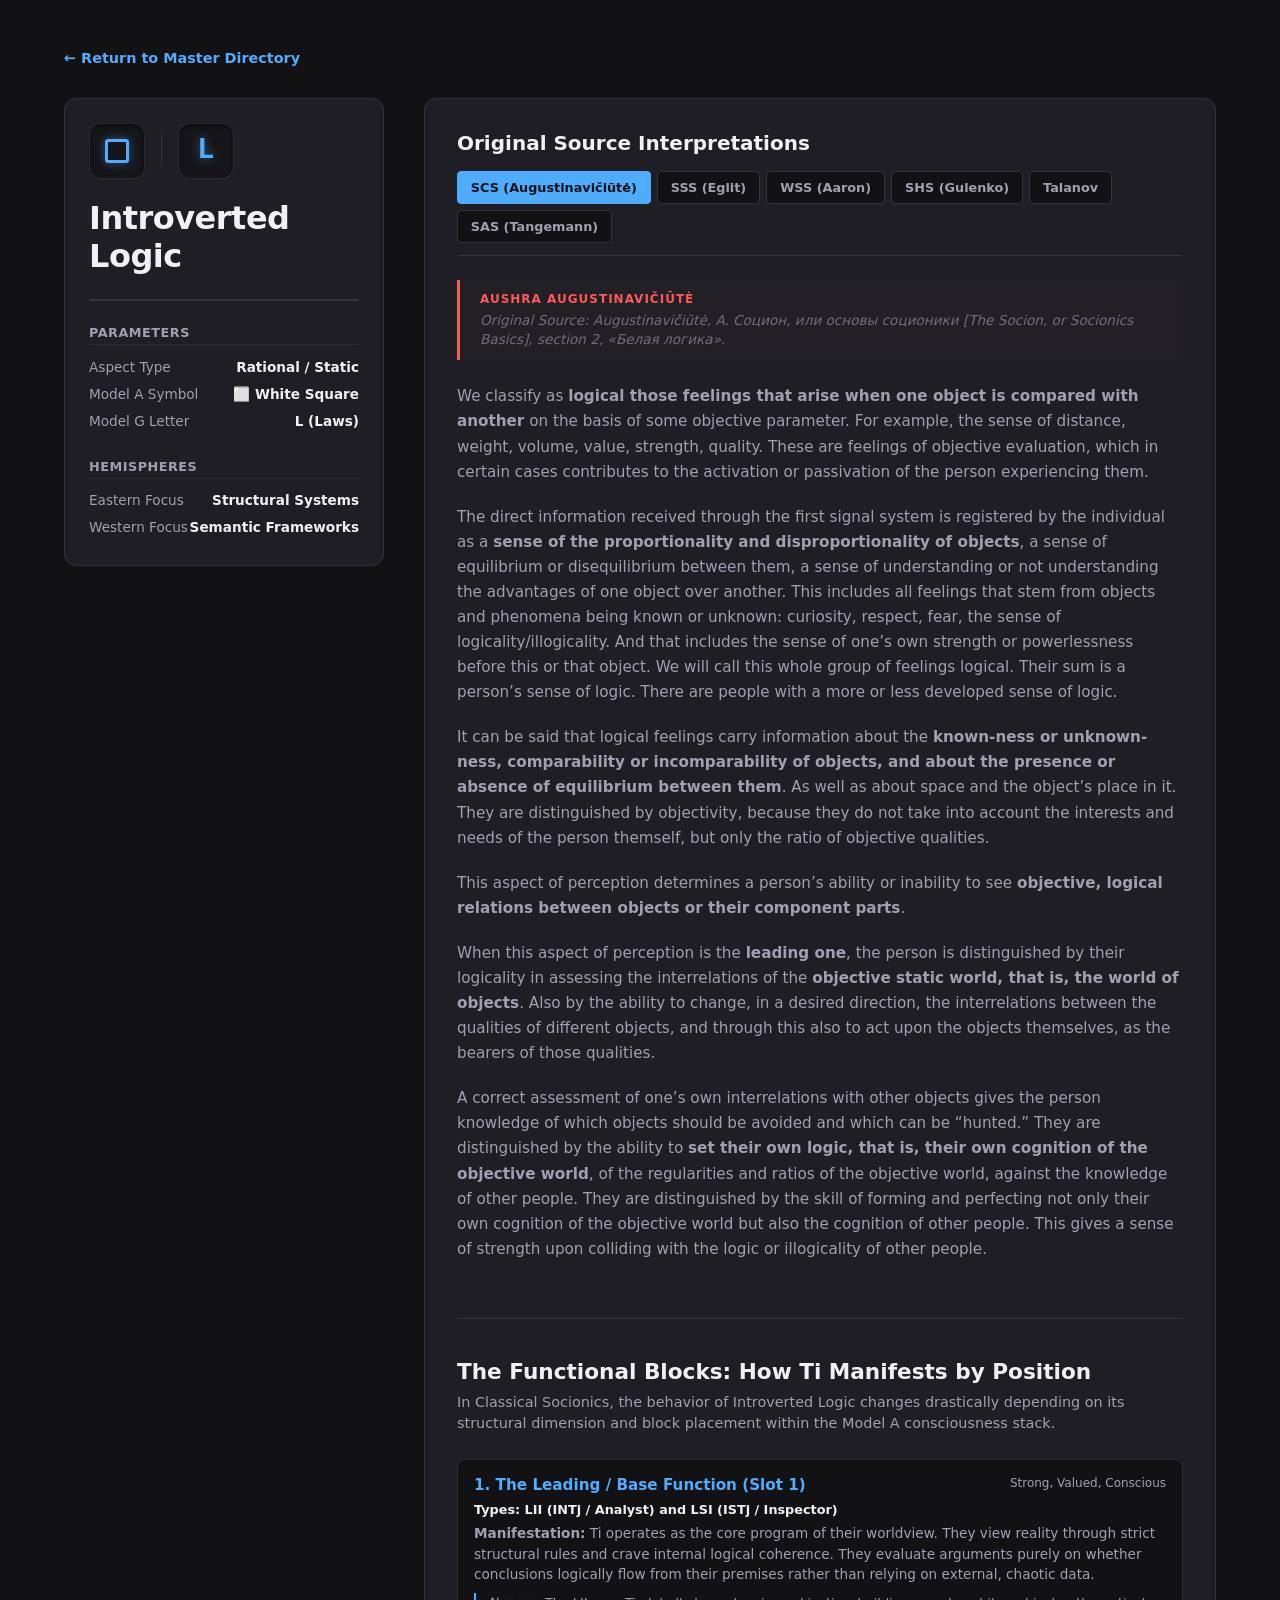
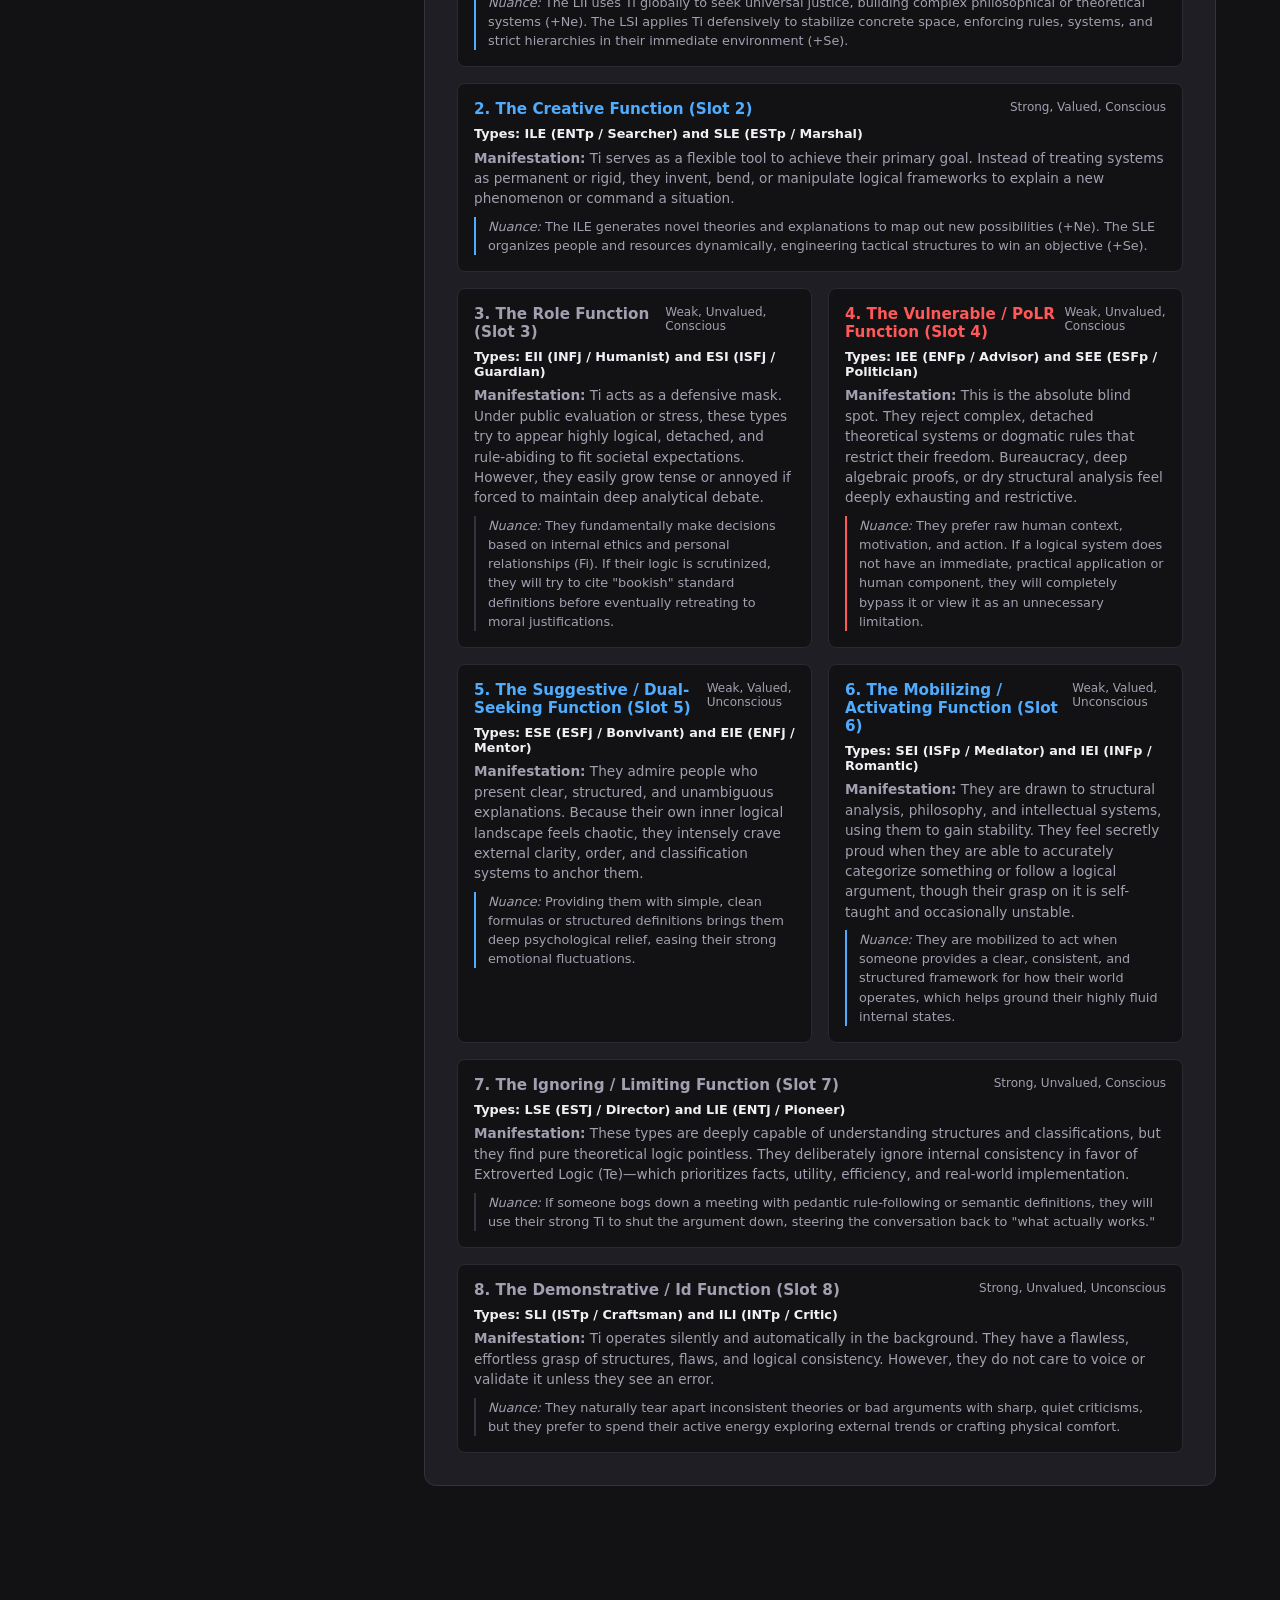
==== commit f1f6b70b: "updated SCS source" ====
--- a/elements/ti.html
+++ b/elements/ti.html
@@ -246,7 +246,7 @@
                     <div class="source-panel v-scs">
                         <div style="border-left: 3px solid #ff5858; padding-left: 1.25rem; margin-bottom: 1.5rem; background-color: rgba(255, 88, 88, 0.02); padding-top: 0.75rem; padding-bottom: 0.75rem; border-radius: 0 8px 8px 0;">
                             <span style="font-size: 0.75rem; font-weight: 800; color: #ff5858; text-transform: uppercase; letter-spacing: 1px; display: block; margin-bottom: 0.25rem;">Aushra Augustinavičiūtė</span>
-                            <span style="font-size: 0.85rem; font-style: italic; color: #6e6e7e;">Original Source: On the Dual Nature of Man (1981)</span>
+                            <span style="font-size: 0.85rem; font-style: italic; color: #6e6e7e;">Original Source: Augustinavičiūtė, A. Социон, или основы соционики [The Socion, or Socionics Basics], section 2, «Белая логика».</span>
                         </div>
 
                         <div style="color: #a0a0b0; font-size: 0.95rem; line-height: 1.65; display: flex; flex-direction: column; gap: 1.25rem;">
